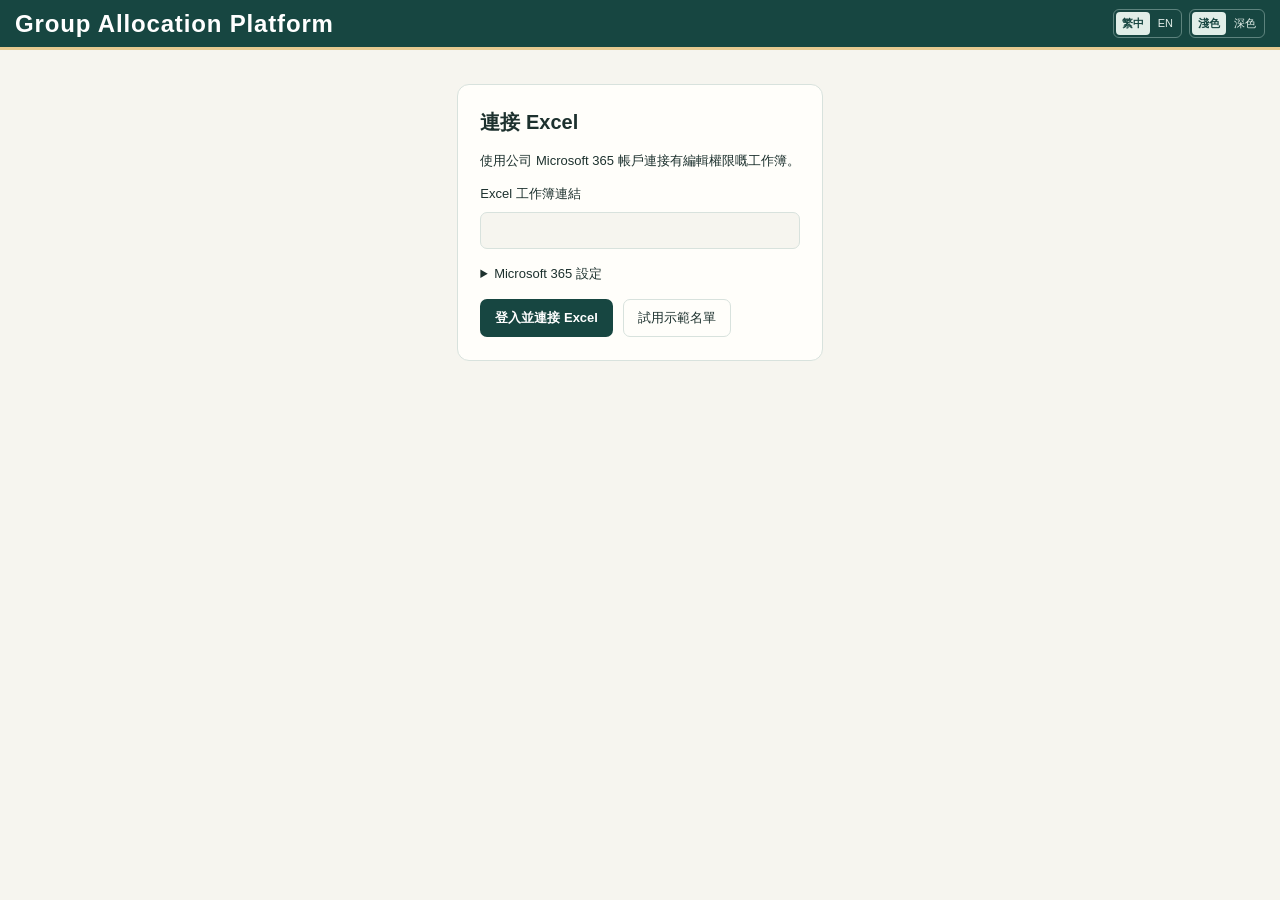
==== index.html @ 9f6d0747 "Publish Group Allocation Platform" ====
<!doctype html>
<html lang="zh-Hant-HK">
<head>
<meta charset="utf-8">
<meta name="viewport" content="width=device-width, initial-scale=1">
<title>Group Allocation Platform</title>
<meta name="referrer" content="no-referrer">
<meta http-equiv="Content-Security-Policy" content="default-src 'self'; script-src 'self'; style-src 'self'; connect-src 'self' https://graph.microsoft.com https://login.microsoftonline.com; frame-src 'self' https://login.microsoftonline.com; object-src 'none'; base-uri 'none'; form-action 'none'">
<link rel="stylesheet" href="./style.css">
<script src="./msal-browser.min.js" defer></script>
<script src="./cloud.js" defer></script>
<script src="./app.js" defer></script>
</head>
<body>
<div class="page" id="desk">
  <header class="hero">
    <div><h1>Group Allocation Platform</h1></div>
    <div class="hero-actions">
      <div class="preferences">
        <div role="group" aria-label="語言" data-i18n-label="language">
          <button type="button" id="language-zh" aria-pressed="true">繁中</button>
          <button type="button" id="language-en" aria-pressed="false" aria-label="English">EN</button>
        </div>
        <div role="group" aria-label="顯示主題" data-i18n-label="theme">
          <button type="button" id="theme-light" aria-pressed="true" data-i18n="light">淺色</button>
          <button type="button" id="theme-dark" aria-pressed="false" data-i18n="dark">深色</button>
        </div>
      </div>
      <div class="excel" id="excel-controls" hidden><span id="sync" role="status"></span>
        <a id="open" data-i18n="openExcel" target="_blank" rel="noopener noreferrer">開啟 Excel ↗</a>
        <button id="disconnect" type="button" data-i18n="disconnect">離開工作簿</button>
      </div>
    </div>
  </header>
  <section id="connection" class="connection" aria-labelledby="connect-title">
    <h2 id="connect-title" data-i18n="connectTitle">連接 Excel</h2>
    <p data-i18n="connectIntro">使用公司 Microsoft 365 帳戶連接有編輯權限嘅工作簿。</p>
    <form id="connection-form">
      <label><span data-i18n="workbookLink">Excel 工作簿連結</span><input id="workbook-link" type="url" required inputmode="url" autocomplete="off" spellcheck="false"></label>
      <details id="connection-settings"><summary data-i18n="setup">Microsoft 365 設定</summary>
        <label><span data-i18n="tenant">目錄（租戶）ID</span><input id="tenant-id" required autocomplete="off" spellcheck="false"></label>
        <label><span data-i18n="client">應用程式（用戶端）ID</span><input id="client-id" required autocomplete="off" spellcheck="false"></label>
        <p data-i18n="redirect">在 Microsoft Entra 將以下網址登記為 SPA 重新導向 URI。</p>
        <code id="redirect-url"></code>
      </details>
      <div class="connection-actions">
        <button id="connect" class="primary" type="submit" data-i18n="connect">登入並連接 Excel</button>
        <button id="demo" type="button" data-i18n="demo">試用示範名單</button>
      </div>
    </form>
    <p id="connection-status" role="status" hidden></p>
  </section>
  <main id="workbench" hidden>
    <div class="toolbar">
      <div class="views" role="group" aria-label="檢視" data-i18n-label="view">
        <button type="button" id="tables" aria-pressed="true" data-i18n="tables">餐桌</button>
        <button type="button" id="groups" aria-pressed="false" data-i18n="groups">遊戲組</button>
        <button type="button" id="roster" aria-pressed="false" data-i18n="roster">總名單</button>
      </div>
      <div class="tools">
        <input id="search" type="search" aria-label="搜尋姓名或部門" placeholder="搜尋姓名或部門" data-i18n-label="search" data-i18n-placeholder="search">
        <label class="filter"><input id="split-only" type="checkbox"><span data-i18n="splitFilter">只看與舊同桌分開</span></label>
        <button id="undo" type="button" data-i18n="undo" disabled>復原</button>
      </div>
    </div>
    <div class="summary">
      <h2 id="view-title">餐桌</h2><p id="counts"></p>
    </div>
    <p id="help" class="help">拖動姓名到另一張桌。點姓名可選目的地或交換座位。</p>
    <p id="sync-help" class="help sync-help">可同時開啟工作台及 Excel。</p>
    <p id="history-summary" class="help" hidden></p>
    <p id="message" class="message" aria-live="polite" hidden></p>
    <div id="issues" class="issues" hidden></div>
    <section id="board" aria-label="分組結果" data-i18n-label="assignments" aria-busy="true"><p data-i18n="loadingRoster">正在載入名單…</p></section>
  </main>
</div>
<button id="unassigned-toggle" class="unassigned-toggle" type="button" aria-controls="unassigned-drawer" aria-expanded="false" hidden>
  <span data-i18n="unassignedList">未分配名單</span><span id="unassigned-count" class="unassigned-count"></span>
</button>
<aside id="unassigned-drawer" class="unassigned-drawer" aria-labelledby="unassigned-title" hidden>
  <header>
    <div><h2 id="unassigned-title" data-i18n="unassignedList">未分配名單</h2><p id="unassigned-context"></p></div>
    <button id="unassigned-close" type="button" aria-label="收起未分配名單" data-i18n-label="closeDrawer">×</button>
  </header>
  <p class="drawer-help" data-i18n="drawerHelp">拖動姓名分配。拖返呢個面板可移回名單。</p>
  <ul id="unassigned-people"></ul>
  <p id="unassigned-empty" class="drawer-help" hidden></p>
</aside>
<nav id="drop-destinations" aria-label="拖放目的地" data-i18n-label="dropTargets" hidden></nav>
<dialog id="move-dialog">
  <form id="move-form">
    <header><h2 id="person-name" tabindex="-1"></h2><button type="button" id="cancel" aria-label="關閉" data-i18n-label="close">×</button></header>
    <dl id="person-detail" class="person-details"></dl>
    <section class="history" aria-labelledby="history-title">
      <h3 id="history-title" data-i18n="formerTablemates">去年同桌</h3>
      <p id="history-note" class="help"></p>
      <ul id="former-tablemates"></ul>
    </section>
    <label><span data-i18n="assignmentField">調整項目</span><select id="field"><option value="table" data-i18n="tableField">餐桌</option><option value="group" data-i18n="groupField">遊戲組</option></select></label>
    <label><span data-i18n="moveTo">移至</span><select id="destination"></select></label>
    <label id="swap-label"><span data-i18n="swapWith">交換對象（選填）</span><select id="swap"></select></label>
    <p id="move-note" class="help"></p>
    <button type="submit" class="primary" data-i18n="updateExcel">更新 Excel</button>
  </form>
</dialog>
</body>
</html>
---- style.css ----
:root{color-scheme:light;--paper:#f6f5ef;--card:#fffefa;--ink:#1d312e;--muted:#506762;--green:#174641;--green2:#226258;--line:#d8e2dd;--gold:#e6c990;--alert:#8b3627;--soft:#e8f2ed;--hero:#174641;--link:#174641;--focus:#2f8272;--error-bg:#fcebe2;--host-bg:#fffbef;--host-line:#a58345;--host-pill:#f5e5b9;--host-text:#674716;--row-line:#e8eeea;--row-hover:#eaf4ef;--chip-bg:#eef2eb;--chip-text:#365a52;--drawer-shadow:#142c2b24;font:15px/1.55 -apple-system,BlinkMacSystemFont,"PingFang HK","Noto Sans",sans-serif}
:root[data-theme="dark"]{color-scheme:dark;--paper:#121a19;--card:#1a2523;--ink:#e6f0ed;--muted:#b1c3bd;--green:#24554c;--green2:#4a887b;--link:#a5dacf;--hero:#102c28;--line:#364843;--gold:#d4b574;--alert:#ffc6b2;--soft:#283b36;--focus:#85cabe;--error-bg:#4a2b24;--host-bg:#30291d;--host-line:#b89755;--host-pill:#514020;--host-text:#f3d69c;--row-line:#2b3d38;--row-hover:#2c4039;--chip-bg:#30443e;--chip-text:#c2ddd5;--drawer-shadow:#0007}
*{box-sizing:border-box}
body{margin:0;background:var(--paper);color:var(--ink)}
[hidden]{display:none!important}
button,input,select{font:inherit}
button{cursor:pointer;color:inherit}
button:disabled{opacity:.55;cursor:default}
button:focus-visible,input:focus-visible,select:focus-visible{outline:3px solid var(--focus);outline-offset:3px}
.hero{padding:28px max(26px,calc((100% - 1350px)/2)) 25px;background:var(--hero);color:#fff;display:flex;align-items:end;justify-content:space-between;gap:20px;border-bottom:3px solid var(--gold)}
.event{margin:0;color:#f1d7a2;font:600 16px Georgia,serif;letter-spacing:.06em}
h1{font-size:clamp(30px,4.5vw,45px);letter-spacing:.06em;margin:4px 0 0;line-height:1.2}
.hero-actions,.preferences,.preferences > div{display:flex;align-items:center;gap:7px;flex-wrap:wrap}
.hero-actions{justify-content:flex-end}
.preferences > div{gap:2px;border:1px solid #b8d2ca70;padding:2px;border-radius:6px}
.preferences button{border:0;border-radius:4px;background:transparent;color:#e3eee9;font-size:11px;padding:3px 6px;white-space:nowrap}
.preferences button[aria-pressed=true]{background:#e1eee8;color:#174641;font-weight:700}
.excel{display:flex;gap:14px;align-items:center;flex-wrap:wrap}
.excel span{font-size:13px;color:#f1e6cf}
.excel button{background:#f8eed9;border:1px solid #f8eed9;border-radius:7px;padding:8px 14px;color:var(--green);font-weight:650}
main{max-width:1350px;margin:0 auto;padding:24px 0 42px;width:calc(100% - 52px)}
.toolbar,.tools,.summary{display:flex;justify-content:space-between;align-items:center;gap:12px;flex-wrap:wrap}
.views{display:flex;border:1px solid var(--line);background:var(--card);padding:3px;border-radius:9px;gap:2px}
.views button,#undo{border:0;background:transparent;border-radius:6px;padding:7px 15px;font-weight:650}
.views button[aria-pressed=true]{background:var(--green);color:white}
#undo{border:1px solid var(--line);background:var(--card)}
#search{min-width:0;width:245px;max-width:64vw;background:var(--card);border:1px solid var(--line);border-radius:7px;padding:8px 12px;color:var(--ink)}
.summary{justify-content:flex-start;margin-top:19px}
h2{font-size:20px;margin:0}
#counts{margin:0;color:var(--muted);font-size:14px}
.help{margin:7px 0;color:var(--muted);font-size:13px}
.sync-help{margin:0 0 16px}
.message,.issues{margin:0 0 12px;padding:8px 12px;background:var(--soft);border-radius:7px}
.message.error,.issues{color:var(--alert);background:var(--error-bg)}
.issue{margin:0}
.grid{display:grid;grid-template-columns:repeat(auto-fit,minmax(min(275px,100%),1fr));gap:13px;align-items:start}
.bucket{border:1px solid var(--line);border-top:3px solid var(--green2);border-radius:10px;background:var(--card);min-width:0;overflow:hidden}
.bucket h3{display:flex;justify-content:space-between;align-items:center;gap:8px;margin:0;padding:10px 13px 7px;font-weight:750;font-size:17px}
.bucket-count{white-space:nowrap;font-size:13px;font-weight:600;padding:1px 8px;border-radius:15px;background:var(--soft);color:var(--link)}
.bucket.over{border-top-color:var(--alert)}
.bucket.host{border-top-color:var(--host-line);background:var(--host-bg)}
.host .bucket-count{background:var(--host-pill);color:var(--host-text)}
.over .bucket-count{color:var(--alert);background:var(--error-bg)}
.bucket-name{font-size:12px;color:var(--muted);padding:0 13px 7px;margin:0}
.bucket ul{margin:0;padding:0 7px 8px;list-style:none}
.bucket.drop{outline:3px solid var(--focus);outline-offset:1px;background:var(--soft)}
#drop-destinations{position:fixed;bottom:14px;left:50%;transform:translateX(-50%);width:min(710px,calc(100% - 24px));z-index:2;display:flex;flex-wrap:wrap;gap:6px;padding:10px;background:var(--green);color:#fff;border:1px solid var(--gold);border-radius:10px;box-shadow:0 3px 24px #142c2b65}
.drop-shortcut{background:var(--card);color:var(--link);border-radius:5px;padding:4px 8px;white-space:nowrap;font-size:13px}
.drop-shortcut.drop{background:var(--gold);color:#24342d;outline:2px solid var(--card)}
.person{width:100%;border:0;border-top:1px solid var(--row-line);border-radius:0;background:transparent;text-align:left;padding:6px 7px;display:flex;justify-content:space-between;align-items:center;gap:8px;min-height:40px}
.person:hover,.person:focus-visible{background:var(--row-hover)}
.person[draggable=true]{cursor:grab}
.person-name{display:block;line-height:1.25;font-weight:650;overflow-wrap:anywhere}
.person-dept{display:block;color:var(--muted);font-size:11px;line-height:1.3;margin-top:2px}
.chip{border-radius:5px;background:var(--chip-bg);padding:1px 5px;color:var(--chip-text);font-size:11px;white-space:nowrap}
.empty{font-size:13px;color:var(--muted);padding:5px 13px 13px;margin:0;min-height:40px}
.roster{width:100%;text-align:left;border-collapse:collapse;background:var(--card);border:1px solid var(--line)}
.roster td,.roster th{border-bottom:1px solid var(--line);padding:6px 9px}
.roster th{background:var(--green);color:#fff}
.roster td:first-child{padding:0}
.roster .person{border-top:0}
dialog{border:1px solid var(--line);border-radius:14px;padding:20px;max-width:min(460px,calc(100% - 30px));width:100%;color:var(--ink);background:var(--card);box-shadow:0 10px 55px #0b24243d}
dialog::backdrop{background:#132a27a1}
dialog header{display:flex;align-items:start;justify-content:space-between;gap:12px}
dialog header button{border:0;background:transparent;padding:0 8px;font-size:25px}
.person-details{display:grid;grid-template-columns:max-content minmax(0,1fr);gap:5px 14px;margin:12px 0;padding:11px;background:var(--soft);border-radius:7px;font-size:13px}
.person-details dt{color:var(--muted)}
.person-details dd{margin:0;overflow-wrap:anywhere}
dialog label{display:grid;gap:5px;margin:14px 0;font-weight:650}
dialog select{width:100%;background:var(--card);color:var(--ink);border:1px solid var(--line);border-radius:7px;padding:8px;min-width:0}
.primary{display:block;margin:15px 0 0 auto;border:0;background:var(--green);color:white;padding:9px 15px;border-radius:7px;font-weight:650}
.filter{display:inline-flex;gap:6px;align-items:center;white-space:nowrap;font-size:13px;cursor:pointer}
.filter input{accent-color:var(--green);margin:0}
body{--drawer-width:min(282px,calc(100vw - 47px));--dock-width:31px}
.page.has-dock{padding-right:var(--dock-width)}
.unassigned-toggle{position:fixed;top:38dvh;right:0;z-index:5;display:flex;align-items:center;gap:8px;writing-mode:vertical-rl;padding:9px 5px;border:1px solid var(--green);border-right:0;border-radius:8px 0 0 8px;width:var(--dock-width);min-height:130px;background:var(--green);color:#fff;font-size:13px;font-weight:650}
.unassigned-count{writing-mode:horizontal-tb;display:grid;place-items:center;border-radius:10px;min-width:21px;min-height:21px;background:#f1e1b9;color:#493a17;font-size:11px}
.has-drawer ~ .unassigned-toggle{right:var(--drawer-width)}
.unassigned-toggle.drop{background:var(--gold);color:#24342d;outline:2px solid var(--focus)}
.unassigned-drawer{position:fixed;inset:0 0 0 auto;z-index:6;width:var(--drawer-width);display:flex;flex-direction:column;padding:12px 10px 8px;background:var(--card);border-left:1px solid var(--line);box-shadow:-4px 0 16px var(--drawer-shadow)}
.unassigned-drawer.drop{background:var(--soft);box-shadow:inset 0 0 0 3px var(--focus)}
.unassigned-drawer header{display:flex;align-items:flex-start;justify-content:space-between;gap:8px;padding-bottom:7px;border-bottom:1px solid var(--line)}
.unassigned-drawer h2{font-size:16px}
#unassigned-context,.drawer-help{font-size:12px;color:var(--muted);margin:3px 0}
#unassigned-close{height:29px;width:29px;padding:0;border:1px solid var(--line);border-radius:5px;background:var(--card);font-size:21px;line-height:1}
#unassigned-people{margin:0;padding:0;list-style:none;min-height:0;overflow:auto;overscroll-behavior:contain;scrollbar-gutter:stable}
#drop-destinations{z-index:9}
.history-badge{display:inline-block;white-space:nowrap;margin-left:5px;padding:1px 5px;border-radius:5px;background:var(--error-bg);color:var(--alert);font-size:11px;font-weight:650}
.history h3{font-size:14px;margin:0}
.history ul{list-style:none;max-height:155px;overflow:auto;padding:0;margin:0}
.history li{display:flex;align-items:center;gap:5px;flex-wrap:wrap;padding:3px 0;border-bottom:1px solid var(--line);font-size:12px}
.history-person{background:transparent;border:0;padding:2px 3px 2px 0;text-align:left;font-weight:650;color:var(--link);text-decoration:underline;text-underline-offset:2px}
.history-location{color:var(--muted)}
.history li .history-badge{margin-left:0}
@media(max-width:700px){.hero-actions{justify-content:flex-start}.hero{padding:22px 16px;align-items:flex-start;flex-direction:column;gap:10px}main{width:auto;margin:0 14px}.toolbar{align-items:flex-start}.tools{width:100%;justify-content:space-between}.grid{grid-template-columns:repeat(auto-fit,minmax(min(235px,100%),1fr))}.roster .dept{display:none}}
@media(min-width:1024px) and (min-height:580px){
 body{font-size:13px;--drawer-width:clamp(225px,24vw,282px)}
 .page{min-height:100dvh;display:flex;flex-direction:column}
 .page.has-drawer{padding-right:calc(var(--dock-width) + var(--drawer-width))}
 .hero{padding:9px 15px 8px;align-items:center;gap:10px}
 .event{font-size:13px}
 h1{font-size:24px;margin-top:1px;letter-spacing:.035em}
 .excel{gap:7px}
 .excel span{font-size:11px}
 .excel button{padding:4px 8px;font-size:12px}
 main{flex:1;display:flex;flex-direction:column;min-height:0;width:calc(100% - 25px);max-width:none;padding:8px 0 10px}
 .toolbar,.tools,.summary{gap:7px}
 .views button,#undo{padding:4px 10px;font-size:12px}
 #search{width:175px;padding:4px 7px;font-size:12px}
 .filter{font-size:12px}
 .summary{margin-top:6px;min-height:26px}
 .summary h2{font-size:16px}
 #counts,.help{font-size:11px}
 .help{margin:1px 0}
 #history-summary{margin-bottom:5px}
 .message,.issues{margin:0 0 4px;padding:4px 7px;font-size:11px}
 .issues{max-height:48px;overflow:auto}
 .grid{grid-template-columns:repeat(4,minmax(0,1fr));gap:7px;align-items:stretch}
 .bucket{display:flex;flex-direction:column;min-height:0;border-radius:7px}
 .bucket h3{padding:3px 7px;gap:4px;font-size:14px}
 .bucket-count{font-size:10px;padding:1px 5px}
 .bucket-name{padding:0 7px 3px;overflow:hidden;text-overflow:ellipsis;white-space:nowrap;font-size:10px}
 .bucket ul{padding:0 4px 3px}
 .person{padding:3px 4px;min-height:27px;gap:4px;font-size:12px}
 .person > span:first-child{min-width:0}
 .person-dept{font-size:9px;margin-top:0;white-space:nowrap;overflow:hidden;text-overflow:ellipsis}
 .bucket .person{padding:1px 4px;min-height:24px}
 .bucket .person-name{line-height:12px}
 .bucket .person-dept{line-height:9px}
 .chip,.history-badge{font-size:9px;padding:1px 4px}
 .empty{padding:3px 7px;font-size:11px;min-height:23px}
}

/* Connection screen shares the same theme as the workbench. */
.connection { max-width: 38rem; margin: 2.25rem auto; padding: 1.5rem; }
.connection h2 { margin: 0; }
.connection form, .connection label { display: grid; gap: .5rem; }
.connection form { gap: 1rem; }
.connection label input { width: 100%; }
.connection details label { margin-top: .85rem; }
.connection summary { cursor: pointer; }
.connection code { overflow-wrap: anywhere; }
.connection-actions { display: flex; flex-wrap: wrap; gap: .65rem; }
.excel a { color: inherit; }
.connection { background: var(--card); border: 1px solid var(--line); border-radius: 12px; }
.connection label input { background: var(--paper); color: var(--ink); border: 1px solid var(--line); border-radius: 7px; padding: .5rem .65rem; }
.connection-actions { align-items: center; }
.connection-actions .primary { margin: 0; }
.connection-actions #demo { border: 1px solid var(--line); background: var(--card); color: var(--ink); border-radius: 7px; padding: 8px 14px; }
#connection-status { color: var(--muted); }
@media(max-width: 640px) { .connection { margin: 1rem; } }
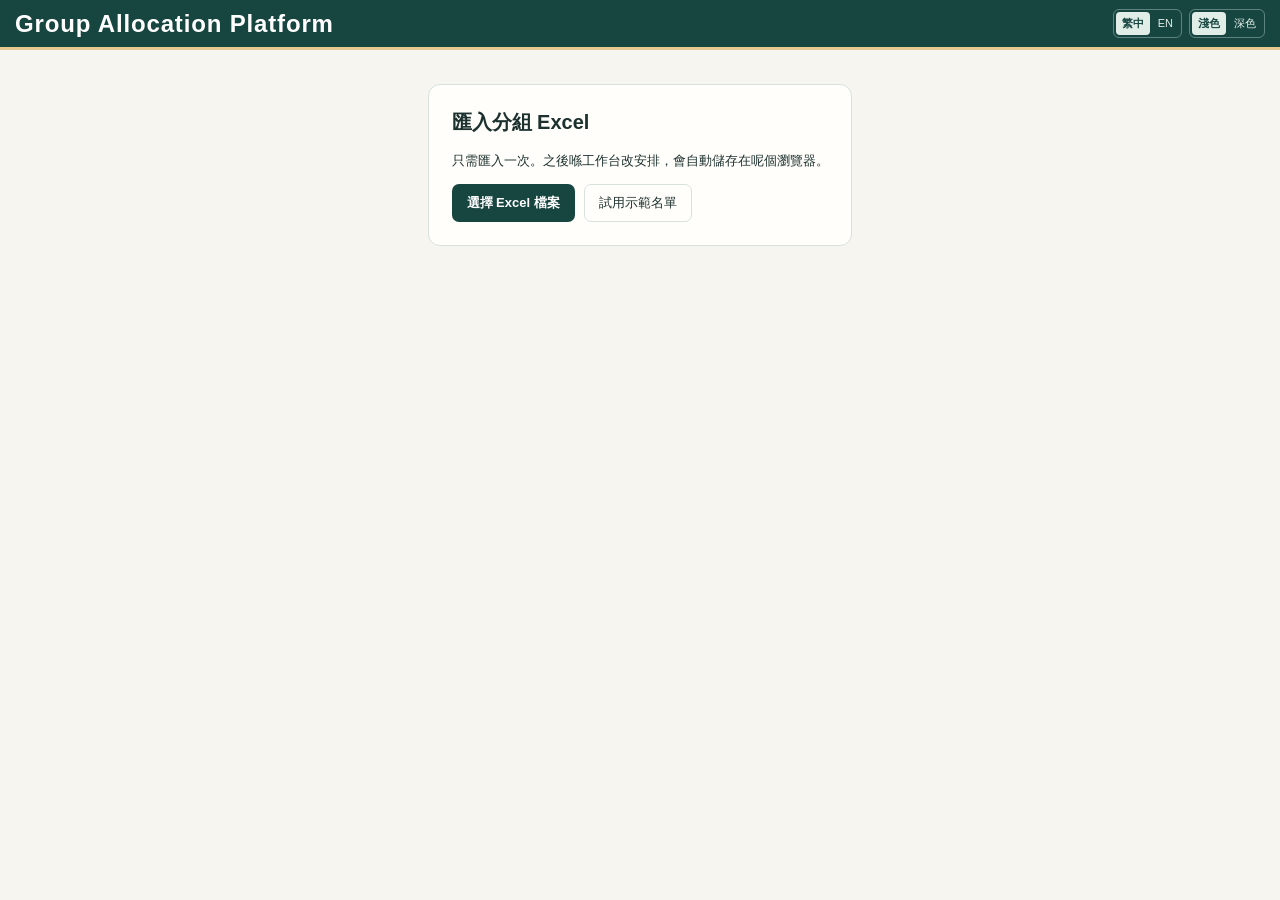
==== commit f8907f81: "Save arrangements in the browser and export Excel" ====
--- a/index.html
+++ b/index.html
@@ -5,10 +5,10 @@
 <meta name="viewport" content="width=device-width, initial-scale=1">
 <title>Group Allocation Platform</title>
 <meta name="referrer" content="no-referrer">
-<meta http-equiv="Content-Security-Policy" content="default-src 'self'; script-src 'self'; style-src 'self'; connect-src 'self' https://graph.microsoft.com https://login.microsoftonline.com; frame-src 'self' https://login.microsoftonline.com; object-src 'none'; base-uri 'none'; form-action 'none'">
+<meta http-equiv="Content-Security-Policy" content="default-src 'self'; script-src 'self'; style-src 'self'; connect-src 'none'; frame-src 'none'; object-src 'none'; base-uri 'none'; form-action 'none'">
 <link rel="stylesheet" href="./style.css">
-<script src="./msal-browser.min.js" defer></script>
-<script src="./cloud.js" defer></script>
+<script src="./jszip.min.js" defer></script>
+<script src="./workbook.js" defer></script>
 <script src="./app.js" defer></script>
 </head>
 <body>
@@ -26,28 +26,22 @@
           <button type="button" id="theme-dark" aria-pressed="false" data-i18n="dark">深色</button>
         </div>
       </div>
-      <div class="excel" id="excel-controls" hidden><span id="sync" role="status"></span>
-        <a id="open" data-i18n="openExcel" target="_blank" rel="noopener noreferrer">開啟 Excel ↗</a>
-        <button id="disconnect" type="button" data-i18n="disconnect">離開工作簿</button>
+      <div class="excel" id="excel-controls" hidden>
+        <span id="save-status" role="status"></span>
+        <button id="save" type="button" data-i18n="saveBoard">儲存安排</button>
+        <button id="export" type="button" data-i18n="exportExcel">匯出 Excel</button>
+        <button id="exit-demo" type="button" data-i18n="exitDemo" hidden>離開示範</button>
       </div>
     </div>
   </header>
   <section id="connection" class="connection" aria-labelledby="connect-title">
-    <h2 id="connect-title" data-i18n="connectTitle">連接 Excel</h2>
-    <p data-i18n="connectIntro">使用公司 Microsoft 365 帳戶連接有編輯權限嘅工作簿。</p>
-    <form id="connection-form">
-      <label><span data-i18n="workbookLink">Excel 工作簿連結</span><input id="workbook-link" type="url" required inputmode="url" autocomplete="off" spellcheck="false"></label>
-      <details id="connection-settings"><summary data-i18n="setup">Microsoft 365 設定</summary>
-        <label><span data-i18n="tenant">目錄（租戶）ID</span><input id="tenant-id" required autocomplete="off" spellcheck="false"></label>
-        <label><span data-i18n="client">應用程式（用戶端）ID</span><input id="client-id" required autocomplete="off" spellcheck="false"></label>
-        <p data-i18n="redirect">在 Microsoft Entra 將以下網址登記為 SPA 重新導向 URI。</p>
-        <code id="redirect-url"></code>
-      </details>
-      <div class="connection-actions">
-        <button id="connect" class="primary" type="submit" data-i18n="connect">登入並連接 Excel</button>
-        <button id="demo" type="button" data-i18n="demo">試用示範名單</button>
-      </div>
-    </form>
+    <h2 id="connect-title" data-i18n="connectTitle">匯入分組 Excel</h2>
+    <p data-i18n="connectIntro">只需匯入一次。之後喺工作台改安排，會自動儲存在呢個瀏覽器。</p>
+    <div class="connection-actions">
+      <input id="workbook-file" type="file" accept=".xlsx" hidden>
+      <button id="import" class="primary" type="button" data-i18n="importExcel">選擇 Excel 檔案</button>
+      <button id="demo" type="button" data-i18n="demo">試用示範名單</button>
+    </div>
     <p id="connection-status" role="status" hidden></p>
   </section>
   <main id="workbench" hidden>
@@ -67,7 +61,7 @@
       <h2 id="view-title">餐桌</h2><p id="counts"></p>
     </div>
     <p id="help" class="help">拖動姓名到另一張桌。點姓名可選目的地或交換座位。</p>
-    <p id="sync-help" class="help sync-help">可同時開啟工作台及 Excel。</p>
+    <p id="storage-help" class="help sync-help">安排儲存在呢個瀏覽器。</p>
     <p id="history-summary" class="help" hidden></p>
     <p id="message" class="message" aria-live="polite" hidden></p>
     <div id="issues" class="issues" hidden></div>
@@ -100,7 +94,7 @@
     <label><span data-i18n="moveTo">移至</span><select id="destination"></select></label>
     <label id="swap-label"><span data-i18n="swapWith">交換對象（選填）</span><select id="swap"></select></label>
     <p id="move-note" class="help"></p>
-    <button type="submit" class="primary" data-i18n="updateExcel">更新 Excel</button>
+    <button type="submit" class="primary" data-i18n="saveMove">儲存更改</button>
   </form>
 </dialog>
 </body>
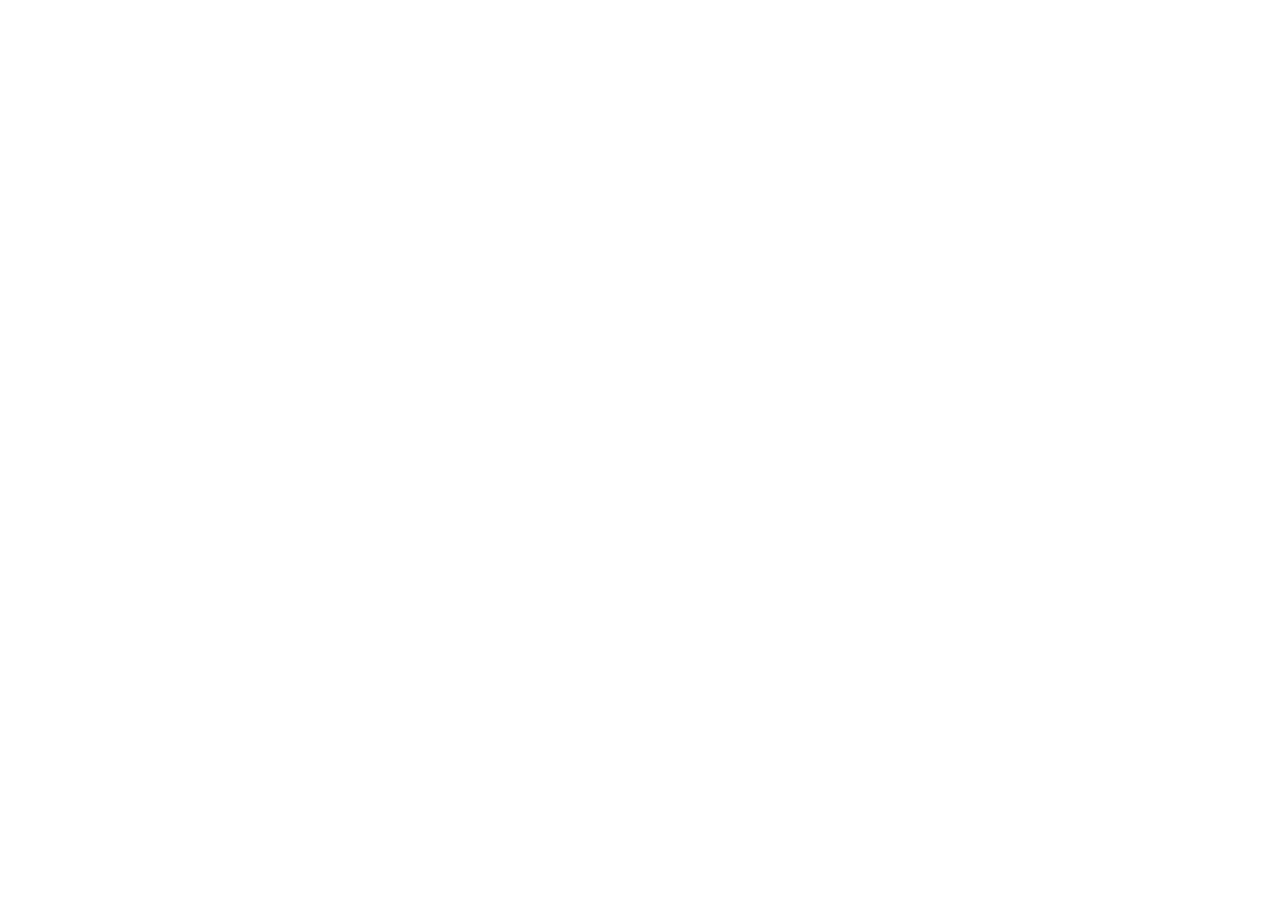
==== commit 93ea3e00: "Point the workbench entry to the private hosted board" ====
--- a/index.html
+++ b/index.html
@@ -3,99 +3,15 @@
 <head>
 <meta charset="utf-8">
 <meta name="viewport" content="width=device-width, initial-scale=1">
+<meta name="referrer" content="no-referrer">
+<meta name="robots" content="noindex, nofollow">
+<meta http-equiv="refresh" content="0; url=https://group-allocation-platform.terryfung1990.workers.dev/">
 <title>Group Allocation Platform</title>
-<meta name="referrer" content="no-referrer">
-<meta http-equiv="Content-Security-Policy" content="default-src 'self'; script-src 'self'; style-src 'self'; connect-src 'none'; frame-src 'none'; object-src 'none'; base-uri 'none'; form-action 'none'">
-<link rel="stylesheet" href="./style.css">
-<script src="./jszip.min.js" defer></script>
-<script src="./workbook.js" defer></script>
-<script src="./app.js" defer></script>
 </head>
 <body>
-<div class="page" id="desk">
-  <header class="hero">
-    <div><h1>Group Allocation Platform</h1></div>
-    <div class="hero-actions">
-      <div class="preferences">
-        <div role="group" aria-label="語言" data-i18n-label="language">
-          <button type="button" id="language-zh" aria-pressed="true">繁中</button>
-          <button type="button" id="language-en" aria-pressed="false" aria-label="English">EN</button>
-        </div>
-        <div role="group" aria-label="顯示主題" data-i18n-label="theme">
-          <button type="button" id="theme-light" aria-pressed="true" data-i18n="light">淺色</button>
-          <button type="button" id="theme-dark" aria-pressed="false" data-i18n="dark">深色</button>
-        </div>
-      </div>
-      <div class="excel" id="excel-controls" hidden>
-        <span id="save-status" role="status"></span>
-        <button id="save" type="button" data-i18n="saveBoard">儲存安排</button>
-        <button id="export" type="button" data-i18n="exportExcel">匯出 Excel</button>
-        <button id="exit-demo" type="button" data-i18n="exitDemo" hidden>離開示範</button>
-      </div>
-    </div>
-  </header>
-  <section id="connection" class="connection" aria-labelledby="connect-title">
-    <h2 id="connect-title" data-i18n="connectTitle">匯入分組 Excel</h2>
-    <p data-i18n="connectIntro">只需匯入一次。之後喺工作台改安排，會自動儲存在呢個瀏覽器。</p>
-    <div class="connection-actions">
-      <input id="workbook-file" type="file" accept=".xlsx" hidden>
-      <button id="import" class="primary" type="button" data-i18n="importExcel">選擇 Excel 檔案</button>
-      <button id="demo" type="button" data-i18n="demo">試用示範名單</button>
-    </div>
-    <p id="connection-status" role="status" hidden></p>
-  </section>
-  <main id="workbench" hidden>
-    <div class="toolbar">
-      <div class="views" role="group" aria-label="檢視" data-i18n-label="view">
-        <button type="button" id="tables" aria-pressed="true" data-i18n="tables">餐桌</button>
-        <button type="button" id="groups" aria-pressed="false" data-i18n="groups">遊戲組</button>
-        <button type="button" id="roster" aria-pressed="false" data-i18n="roster">總名單</button>
-      </div>
-      <div class="tools">
-        <input id="search" type="search" aria-label="搜尋姓名或部門" placeholder="搜尋姓名或部門" data-i18n-label="search" data-i18n-placeholder="search">
-        <label class="filter"><input id="split-only" type="checkbox"><span data-i18n="splitFilter">只看與舊同桌分開</span></label>
-        <button id="undo" type="button" data-i18n="undo" disabled>復原</button>
-      </div>
-    </div>
-    <div class="summary">
-      <h2 id="view-title">餐桌</h2><p id="counts"></p>
-    </div>
-    <p id="help" class="help">拖動姓名到另一張桌。點姓名可選目的地或交換座位。</p>
-    <p id="storage-help" class="help sync-help">安排儲存在呢個瀏覽器。</p>
-    <p id="history-summary" class="help" hidden></p>
-    <p id="message" class="message" aria-live="polite" hidden></p>
-    <div id="issues" class="issues" hidden></div>
-    <section id="board" aria-label="分組結果" data-i18n-label="assignments" aria-busy="true"><p data-i18n="loadingRoster">正在載入名單…</p></section>
-  </main>
-</div>
-<button id="unassigned-toggle" class="unassigned-toggle" type="button" aria-controls="unassigned-drawer" aria-expanded="false" hidden>
-  <span data-i18n="unassignedList">未分配名單</span><span id="unassigned-count" class="unassigned-count"></span>
-</button>
-<aside id="unassigned-drawer" class="unassigned-drawer" aria-labelledby="unassigned-title" hidden>
-  <header>
-    <div><h2 id="unassigned-title" data-i18n="unassignedList">未分配名單</h2><p id="unassigned-context"></p></div>
-    <button id="unassigned-close" type="button" aria-label="收起未分配名單" data-i18n-label="closeDrawer">×</button>
-  </header>
-  <p class="drawer-help" data-i18n="drawerHelp">拖動姓名分配。拖返呢個面板可移回名單。</p>
-  <ul id="unassigned-people"></ul>
-  <p id="unassigned-empty" class="drawer-help" hidden></p>
-</aside>
-<nav id="drop-destinations" aria-label="拖放目的地" data-i18n-label="dropTargets" hidden></nav>
-<dialog id="move-dialog">
-  <form id="move-form">
-    <header><h2 id="person-name" tabindex="-1"></h2><button type="button" id="cancel" aria-label="關閉" data-i18n-label="close">×</button></header>
-    <dl id="person-detail" class="person-details"></dl>
-    <section class="history" aria-labelledby="history-title">
-      <h3 id="history-title" data-i18n="formerTablemates">去年同桌</h3>
-      <p id="history-note" class="help"></p>
-      <ul id="former-tablemates"></ul>
-    </section>
-    <label><span data-i18n="assignmentField">調整項目</span><select id="field"><option value="table" data-i18n="tableField">餐桌</option><option value="group" data-i18n="groupField">遊戲組</option></select></label>
-    <label><span data-i18n="moveTo">移至</span><select id="destination"></select></label>
-    <label id="swap-label"><span data-i18n="swapWith">交換對象（選填）</span><select id="swap"></select></label>
-    <p id="move-note" class="help"></p>
-    <button type="submit" class="primary" data-i18n="saveMove">儲存更改</button>
-  </form>
-</dialog>
+<main>
+  <h1>Group Allocation Platform</h1>
+  <p><a href="https://group-allocation-platform.terryfung1990.workers.dev/">開啟分組工作台 · Open workbench</a></p>
+</main>
 </body>
 </html>
